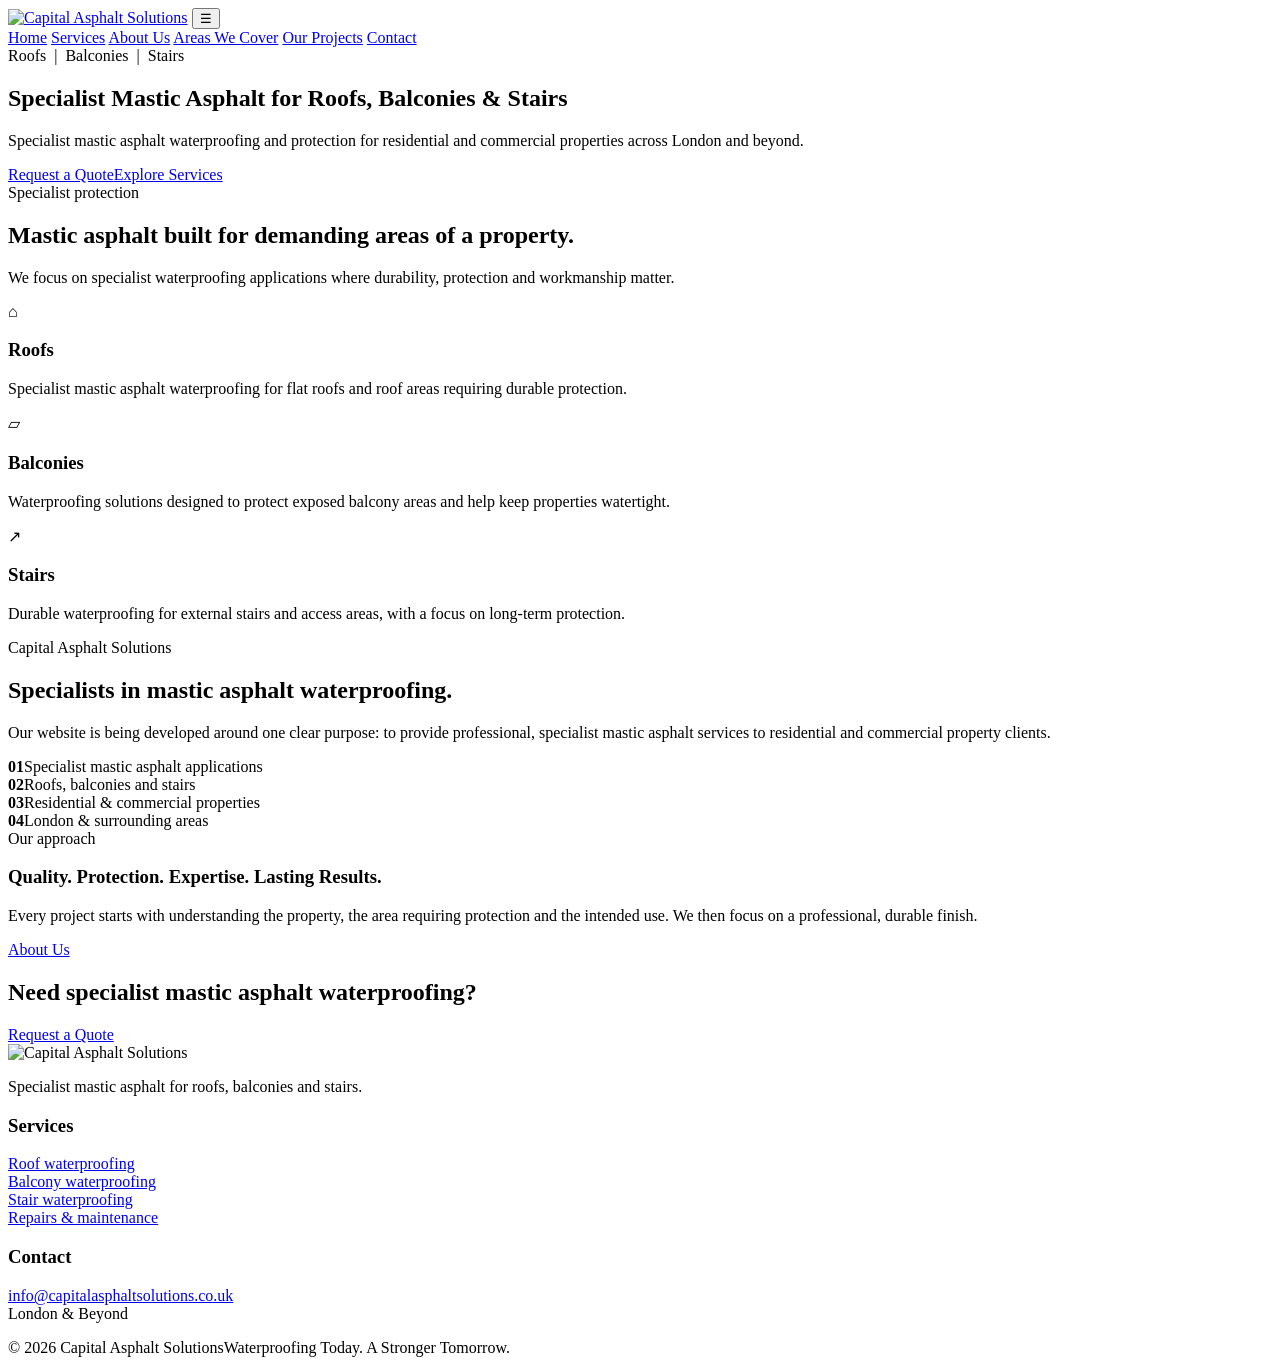
==== index.html @ 84a06287 "Initial website" ====
<!doctype html>
<html lang="en-GB">
<head>
<meta charset="utf-8">
<meta name="viewport" content="width=device-width, initial-scale=1">
<title>Capital Asphalt Solutions | Specialist Mastic Asphalt | London</title>
<meta name="description" content="Capital Asphalt Solutions provides specialist mastic asphalt waterproofing for roofs, balconies and stairs across London and beyond.">
<link rel="canonical" href="https://capitalasphaltsolutions.co.uk/">
<meta property="og:type" content="website">
<meta property="og:title" content="Capital Asphalt Solutions | Specialist Mastic Asphalt | London">
<meta property="og:description" content="Capital Asphalt Solutions provides specialist mastic asphalt waterproofing for roofs, balconies and stairs across London and beyond.">
<meta property="og:url" content="https://capitalasphaltsolutions.co.uk/">
<link rel="stylesheet" href="assets/style.css">
<script type="application/ld+json">
{
 "@context":"https://schema.org",
 "@type":"RoofingContractor",
 "name":"Capital Asphalt Solutions",
 "url":"https://capitalasphaltsolutions.co.uk/",
 "email":"info@capitalasphaltsolutions.co.uk",
 "areaServed":"London, United Kingdom",
 "description":"Specialist mastic asphalt waterproofing for roofs, balconies and stairs."
}
</script>
</head>
<body>
<header class="site-header"><div class="container nav">
<a href="index.html"><img class="nav-logo" src="assets/logo.svg" alt="Capital Asphalt Solutions"></a>
<button class="menu" aria-label="Open menu">☰</button>
<nav class="nav-links"><a href="index.html" class="">Home</a>
<a href="services.html" class="">Services</a>
<a href="about.html" class="">About Us</a>
<a href="areas.html" class="">Areas We Cover</a>
<a href="projects.html" class="">Our Projects</a>
<a href="contact.html" class="nav-cta">Contact</a></nav>
</div></header>
<main>
<section class="hero"><div class="container hero-content">
<div class="eyebrow">Roofs &nbsp;|&nbsp; Balconies &nbsp;|&nbsp; Stairs</div>
<h1>Specialist Mastic Asphalt for <span>Roofs, Balconies & Stairs</span></h1><p class="lead">Specialist mastic asphalt waterproofing and protection for residential and commercial properties across London and beyond.</p>
<div class="actions"><a class="btn" href="contact.html">Request a Quote</a><a class="btn alt" href="services.html">Explore Services</a></div>
</div></section>
<section class="section"><div class="container">
<div class="section-head"><div class="kicker">Specialist protection</div><h2>Mastic asphalt built for demanding areas of a property.</h2><div class="gold-line"></div><p class="lead">We focus on specialist waterproofing applications where durability, protection and workmanship matter.</p></div>
<div class="grid-3">
<div class="card"><div class="icon">⌂</div><h3>Roofs</h3><p>Specialist mastic asphalt waterproofing for flat roofs and roof areas requiring durable protection.</p></div>
<div class="card"><div class="icon">▱</div><h3>Balconies</h3><p>Waterproofing solutions designed to protect exposed balcony areas and help keep properties watertight.</p></div>
<div class="card"><div class="icon">↗</div><h3>Stairs</h3><p>Durable waterproofing for external stairs and access areas, with a focus on long-term protection.</p></div>
</div></div></section>
<section class="section dark"><div class="container split">
<div><div class="kicker">Capital Asphalt Solutions</div><h2>Specialists in mastic asphalt waterproofing.</h2><div class="gold-line"></div><p class="lead">Our website is being developed around one clear purpose: to provide professional, specialist mastic asphalt services to residential and commercial property clients.</p>
<div class="checks"><div class="check"><b>01</b><span>Specialist mastic asphalt applications</span></div><div class="check"><b>02</b><span>Roofs, balconies and stairs</span></div><div class="check"><b>03</b><span>Residential & commercial properties</span></div><div class="check"><b>04</b><span>London & surrounding areas</span></div></div></div>
<div class="panel"><div class="kicker">Our approach</div><h3>Quality. Protection. Expertise. Lasting Results.</h3><p>Every project starts with understanding the property, the area requiring protection and the intended use. We then focus on a professional, durable finish.</p><a class="btn" href="about.html">About Us</a></div>
</div></section>
<section class="band"><div class="container"><h2>Need specialist mastic asphalt waterproofing?</h2><a class="btn" href="contact.html">Request a Quote</a></div></section>
</main>
<footer class="footer"><div class="container footer-grid">
<div><img class="footer-logo" src="assets/logo.svg" alt="Capital Asphalt Solutions"><p>Specialist mastic asphalt for roofs, balconies and stairs.</p></div>
<div><h3>Services</h3><p><a href="services.html">Roof waterproofing</a><br><a href="services.html">Balcony waterproofing</a><br><a href="services.html">Stair waterproofing</a><br><a href="services.html">Repairs & maintenance</a></p></div>
<div><h3>Contact</h3><p><a href="mailto:info@capitalasphaltsolutions.co.uk">info@capitalasphaltsolutions.co.uk</a><br>London & Beyond</p></div>
</div><div class="container copyright"><span>© 2026 Capital Asphalt Solutions</span><span>Waterproofing Today. A Stronger Tomorrow.</span></div></footer>
<script src="assets/script.js"></script>
</body></html>
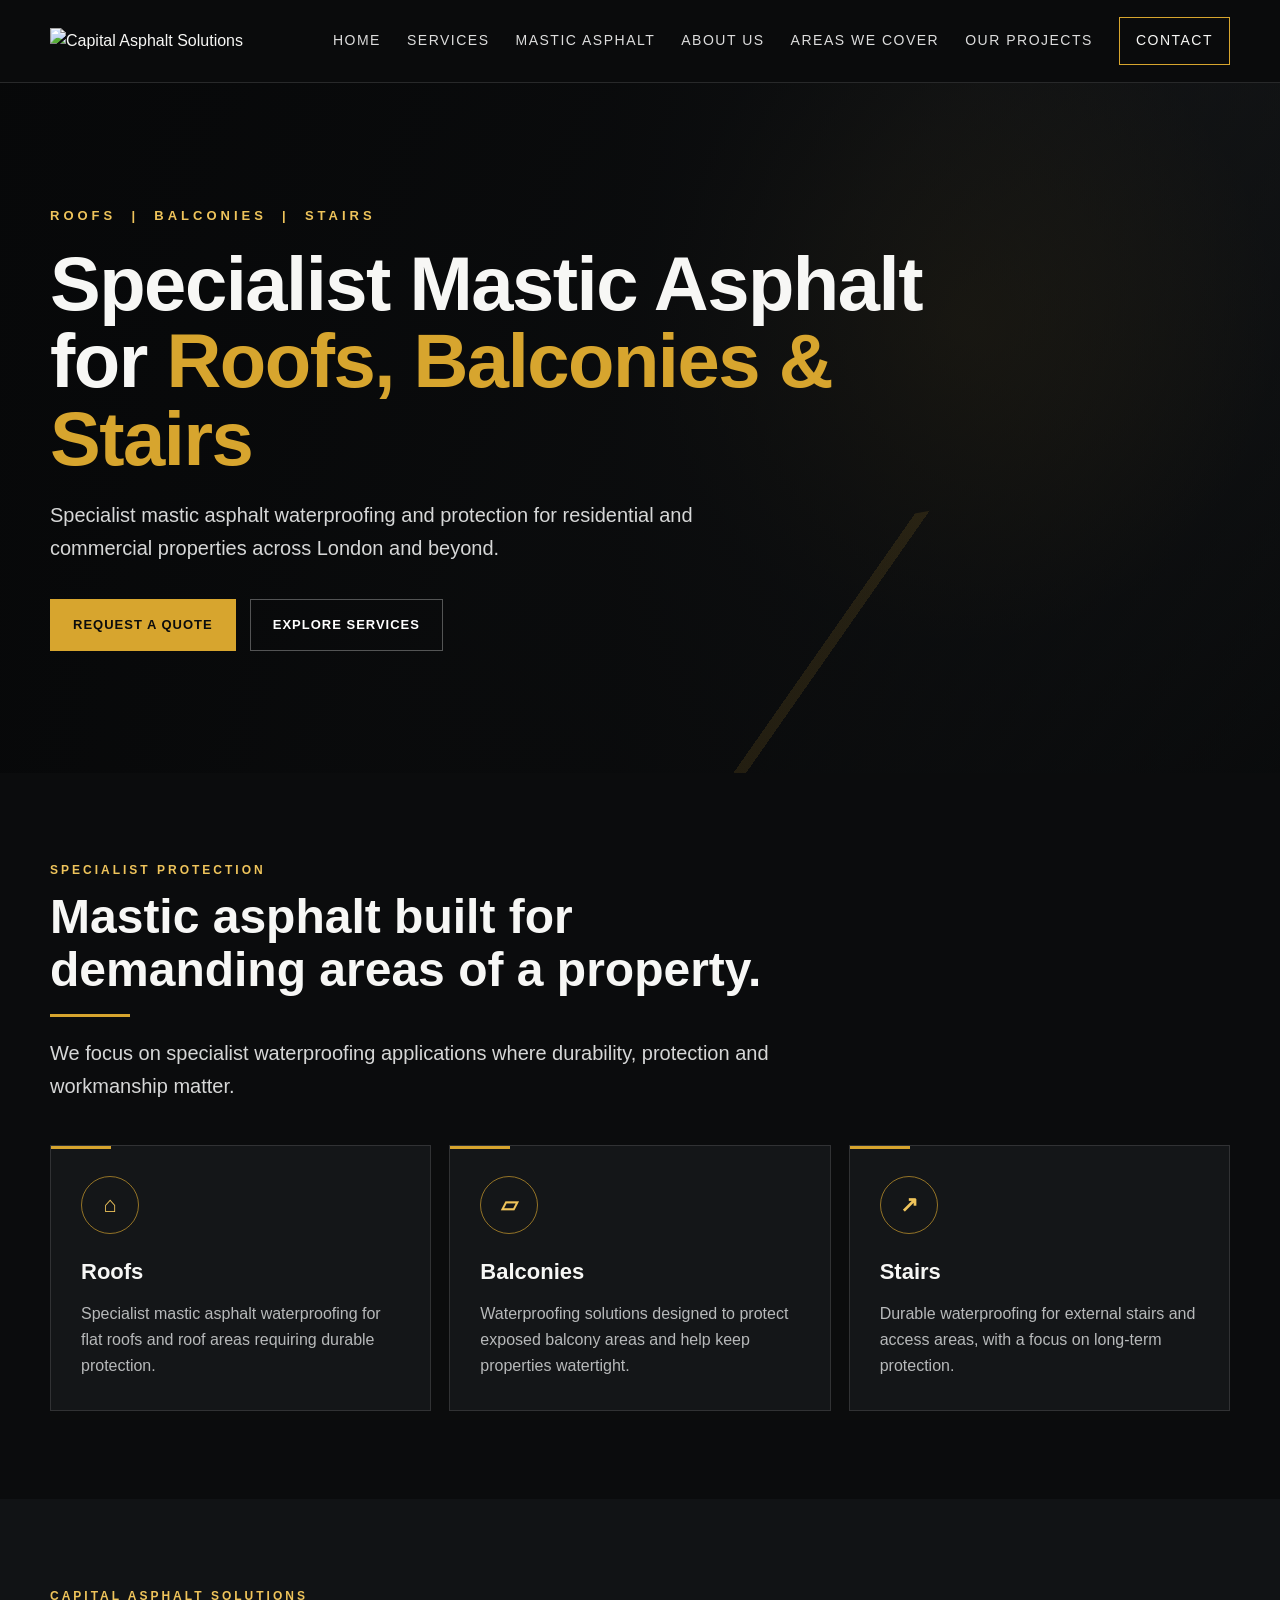
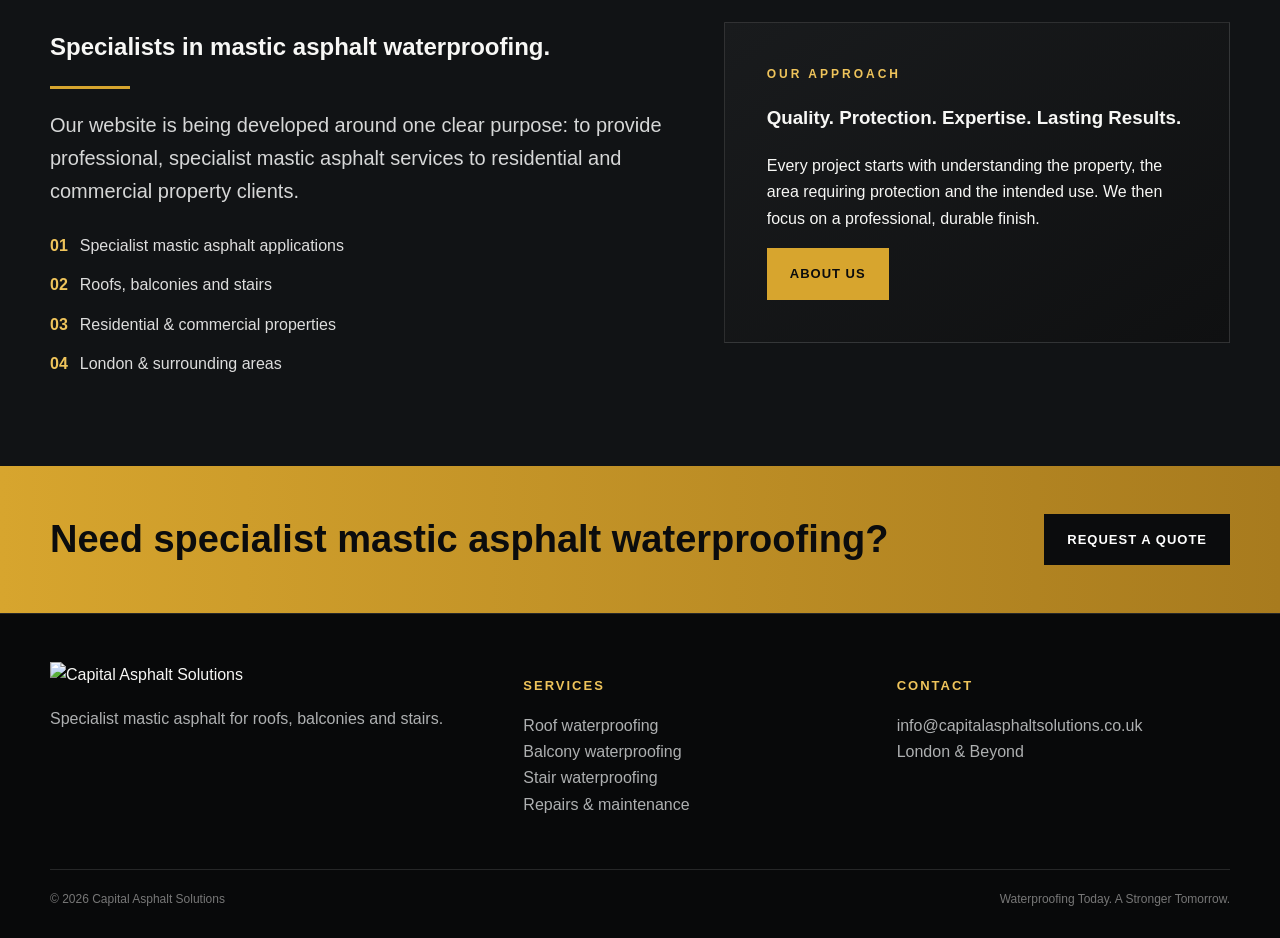
==== commit b906a892: "Add files via upload" ====
--- a/index.html
+++ b/index.html
@@ -25,10 +25,11 @@
 </head>
 <body>
 <header class="site-header"><div class="container nav">
-<a href="index.html"><img class="nav-logo" src="assets/logo.svg" alt="Capital Asphalt Solutions"></a>
+<a href="index.html"><img class="nav-logo" src="assets/logo.png" alt="Capital Asphalt Solutions"></a>
 <button class="menu" aria-label="Open menu">☰</button>
 <nav class="nav-links"><a href="index.html" class="">Home</a>
 <a href="services.html" class="">Services</a>
+<a href="mastic-asphalt.html" class="">Mastic Asphalt</a>
 <a href="about.html" class="">About Us</a>
 <a href="areas.html" class="">Areas We Cover</a>
 <a href="projects.html" class="">Our Projects</a>
@@ -55,7 +56,7 @@
 <section class="band"><div class="container"><h2>Need specialist mastic asphalt waterproofing?</h2><a class="btn" href="contact.html">Request a Quote</a></div></section>
 </main>
 <footer class="footer"><div class="container footer-grid">
-<div><img class="footer-logo" src="assets/logo.svg" alt="Capital Asphalt Solutions"><p>Specialist mastic asphalt for roofs, balconies and stairs.</p></div>
+<div><img class="footer-logo" src="assets/logo.png" alt="Capital Asphalt Solutions"><p>Specialist mastic asphalt for roofs, balconies and stairs.</p></div>
 <div><h3>Services</h3><p><a href="services.html">Roof waterproofing</a><br><a href="services.html">Balcony waterproofing</a><br><a href="services.html">Stair waterproofing</a><br><a href="services.html">Repairs & maintenance</a></p></div>
 <div><h3>Contact</h3><p><a href="mailto:info@capitalasphaltsolutions.co.uk">info@capitalasphaltsolutions.co.uk</a><br>London & Beyond</p></div>
 </div><div class="container copyright"><span>© 2026 Capital Asphalt Solutions</span><span>Waterproofing Today. A Stronger Tomorrow.</span></div></footer>
--- a/assets/style.css
+++ b/assets/style.css
@@ -0,0 +1,82 @@
+
+:root{
+  --black:#0b0c0d;
+  --black-2:#141618;
+  --gold:#d7a52e;
+  --gold-light:#efc45b;
+  --white:#f7f7f5;
+  --muted:#b7b9ba;
+  --line:rgba(255,255,255,.12);
+  --max:1180px;
+}
+*{box-sizing:border-box}
+html{scroll-behavior:smooth}
+body{margin:0;background:var(--black);color:var(--white);font-family:Inter,Arial,Helvetica,sans-serif;line-height:1.65}
+a{color:inherit;text-decoration:none}
+img{max-width:100%;display:block}
+.container{width:min(var(--max),calc(100% - 40px));margin:auto}
+.site-header{position:sticky;top:0;z-index:50;background:rgba(11,12,13,.94);backdrop-filter:blur(12px);border-bottom:1px solid var(--line)}
+.nav{height:82px;display:flex;align-items:center;justify-content:space-between;gap:28px}
+.nav-logo{width:245px}
+.nav-links{display:flex;align-items:center;gap:26px;font-size:14px;letter-spacing:1.5px;text-transform:uppercase}
+.nav-links a{color:#ddd;transition:.2s}
+.nav-links a:hover{color:var(--gold-light)}
+.nav-cta{border:1px solid var(--gold);padding:11px 16px;color:var(--white)!important}
+.menu{display:none;background:none;border:1px solid var(--line);color:white;padding:8px 11px;font-size:20px}
+.hero{min-height:690px;display:grid;align-items:center;position:relative;overflow:hidden;background:
+linear-gradient(90deg,rgba(7,8,9,.98) 0%,rgba(7,8,9,.88) 48%,rgba(7,8,9,.55) 100%),
+radial-gradient(circle at 75% 35%,rgba(215,165,46,.18),transparent 30%),
+linear-gradient(135deg,#101214 0%,#25282a 50%,#0d0f10 100%)}
+.hero:after{content:"";position:absolute;inset:auto -10% -35% 35%;height:500px;transform:rotate(-10deg);background:linear-gradient(135deg,transparent 0 35%,rgba(215,165,46,.12) 35% 36%,transparent 36% 100%);pointer-events:none}
+.hero-content{position:relative;z-index:2;padding:95px 0}
+.eyebrow{color:var(--gold-light);font-size:13px;letter-spacing:4px;text-transform:uppercase;font-weight:700}
+h1{font-size:clamp(42px,6vw,76px);line-height:1.02;margin:18px 0 22px;max-width:900px;letter-spacing:-1.5px}
+h1 span{color:var(--gold)}
+.lead{font-size:20px;color:#d6d7d7;max-width:720px}
+.actions{display:flex;gap:14px;flex-wrap:wrap;margin-top:34px}
+.btn{display:inline-flex;align-items:center;justify-content:center;padding:14px 22px;font-weight:800;letter-spacing:1px;text-transform:uppercase;font-size:13px;border:1px solid var(--gold);background:var(--gold);color:#0b0c0d}
+.btn.alt{background:transparent;color:white;border-color:rgba(255,255,255,.3)}
+.section{padding:88px 0}
+.section.dark{background:#111315}
+.section-head{max-width:760px;margin-bottom:42px}
+.section-head h2{font-size:clamp(30px,4vw,48px);line-height:1.1;margin:10px 0 15px}
+.gold-line{width:80px;height:3px;background:var(--gold);margin:18px 0}
+.kicker{font-size:12px;letter-spacing:3px;color:var(--gold-light);font-weight:800;text-transform:uppercase}
+.grid-3{display:grid;grid-template-columns:repeat(3,1fr);gap:18px}
+.card{background:var(--black-2);border:1px solid var(--line);padding:30px;position:relative;overflow:hidden}
+.card:before{content:"";position:absolute;top:0;left:0;width:60px;height:3px;background:var(--gold)}
+.card h3{font-size:22px;margin:20px 0 10px}
+.card p{color:var(--muted);margin:0}
+.icon{width:58px;height:58px;border:1px solid rgba(215,165,46,.65);border-radius:50%;display:grid;place-items:center;color:var(--gold-light);font-size:22px;font-weight:900}
+.split{display:grid;grid-template-columns:1.1fr .9fr;gap:55px;align-items:center}
+.panel{background:linear-gradient(145deg,#191b1d,#0f1011);border:1px solid var(--line);padding:42px}
+.checks{display:grid;gap:13px;margin-top:25px}
+.check{display:flex;gap:12px;align-items:flex-start;color:#ddd}
+.check b{color:var(--gold-light)}
+.band{padding:48px 0;background:linear-gradient(90deg,#d7a52e,#a87b1e);color:#0b0c0d}
+.band .container{display:flex;align-items:center;justify-content:space-between;gap:30px}
+.band h2{margin:0;font-size:clamp(24px,3vw,38px);line-height:1.15}
+.band .btn{background:#0b0c0d;color:#fff;border-color:#0b0c0d}
+.page-hero{padding:105px 0 75px;background:linear-gradient(135deg,#0d0f10,#1b1d1f);border-bottom:1px solid var(--line)}
+.page-hero h1{font-size:clamp(42px,5vw,64px);margin:12px 0}
+.service-list{display:grid;grid-template-columns:repeat(2,1fr);gap:20px}
+.service-card{padding:34px;border:1px solid var(--line);background:#101214}
+.service-card h2{margin:0 0 10px;font-size:27px}
+.service-card p{color:var(--muted)}
+.tag{display:inline-block;color:var(--gold-light);font-size:11px;letter-spacing:2px;text-transform:uppercase;margin-bottom:12px;font-weight:800}
+.quote{background:#101214;border:1px solid var(--line);padding:42px}
+.quote form{display:grid;gap:16px}
+label{font-size:13px;letter-spacing:1px;text-transform:uppercase;color:#ddd}
+input,textarea,select{width:100%;background:#090a0b;border:1px solid #303335;color:white;padding:14px;font:inherit}
+textarea{min-height:150px;resize:vertical}
+.footer{padding:48px 0 28px;border-top:1px solid var(--line);background:#08090a}
+.footer-grid{display:grid;grid-template-columns:1.3fr 1fr 1fr;gap:40px}
+.footer-logo{width:250px;margin-bottom:18px}
+.footer p,.footer a{color:#aeb0b1}
+.footer h3{font-size:13px;letter-spacing:2px;text-transform:uppercase;color:var(--gold-light)}
+.copyright{border-top:1px solid var(--line);margin-top:35px;padding-top:20px;color:#777;font-size:12px;display:flex;justify-content:space-between;gap:20px}
+@media(max-width:900px){
+ .nav-links{display:none;position:absolute;left:20px;right:20px;top:82px;background:#0b0c0d;border:1px solid var(--line);padding:18px;flex-direction:column;align-items:flex-start}
+ .nav-links.open{display:flex}.menu{display:block}.grid-3,.split,.footer-grid,.service-list{grid-template-columns:1fr}
+ .hero{min-height:620px}.hero-content{padding:70px 0}.band .container{flex-direction:column;align-items:flex-start}
+}
